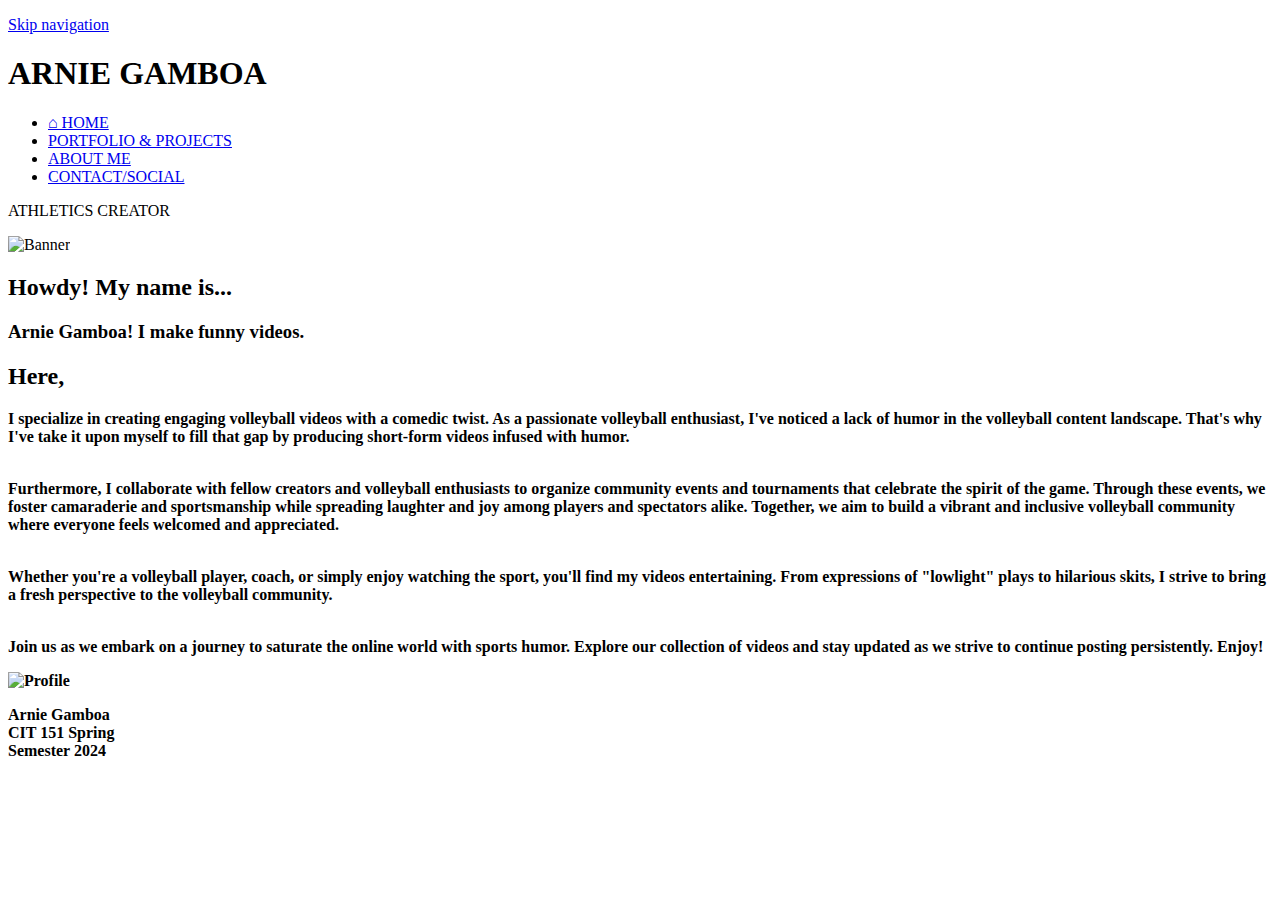
==== index.html @ c62783e7 "Add files via upload" ====
<!DOCTYPE html>
<html lang="en">
<head>
	<title>Arnie Gamboa</title>
	<!--
		Arnie's Personal Portfolio home web page. Home page picture inclluding tagline and small introuction.
		
		Author: Arnie Gamboa
		Date: 5/11/24
		
	--->
    <meta charset="utf-8">
    <meta name="viewport" content="width=device-width">
	<script src="modernizr.custom.40753.js"></script>
	<link rel="stylesheet" href="styles.css">
	<link rel="preconnect" href="https://fonts.googleapis.com">
	<link rel="preconnect" href="https://fonts.gstatic.com" crossorigin>
	<link href="https://fonts.googleapis.com/css2?family=Josefin+Sans:ital,wght@0,100..700;1,100..700&amp;family=Montserrat:ital,wght@0,100..900;1,100..900&amp;family=Poetsen+One&display=swap" rel="stylesheet">
</head>
<body>
	<div class="container">
		<p class="skipnavigation"><a href="#contentstart">Skip navigation</a></p>
		<header>
			<h1>ARNIE GAMBOA</h1>
		</header>
		<nav class="sitenavigation">
			<ul>
				<li>
					<a href="index.html">&#8962; HOME</a>
				</li>
				<li>
					<a href="portfolio.html">PORTFOLIO &amp; PROJECTS</a>
				</li>
				<li>
					<a href="aboutme.html">ABOUT ME</a>
				</li>
				<li>
					<a href="contact.html">CONTACT/SOCIAL</a>
				</li>
			</ul>
		</nav>
		<div class="heading">
			<p>ATHLETICS CREATOR</p>
			<img src="images/heading1.jpg" alt="Banner">
			<h2>Howdy! My name is...</h2>
			<h3><span class="red">Arnie Gamboa</span>!
			I make <span class="red">funny</span> videos.</h3>
		</div>
		<article id="contentstart">
				<div class="homeintro">
					<h2>Here,</h2>
					<p><b>I specialize in creating engaging volleyball videos with a comedic twist.
					As a passionate volleyball enthusiast, I've noticed a lack of humor in the volleyball content
					landscape. That's why I've take it upon myself to fill that gap by producing short-form videos
					infused with humor.<br></br></p>
					<p><b>Furthermore, I collaborate with fellow creators and volleyball enthusiasts to organize community events and tournaments that celebrate the spirit of the game.
					Through these events, we foster camaraderie and sportsmanship while spreading laughter and joy among players and spectators alike.
					Together, we aim to build a vibrant and inclusive volleyball community where everyone feels welcomed and appreciated.<br></br></p>
					<p><b>Whether you're a volleyball player, coach, or simply enjoy watching the sport, you'll find
					my videos entertaining. From expressions of &quot;lowlight&quot; plays to hilarious skits, I strive to bring a fresh
					perspective to the volleyball community.<br></br></p>
					<p><b>Join us as we embark on a journey to saturate the online world with sports humor. Explore our collection
					of videos and stay updated as we strive to continue posting persistently. Enjoy!</b></p>
				</div>
			<aside>
				<img src="images/profile.jpg" alt="Profile">
			</aside>
		</article>
	</div>
	<footer>
			<p>Arnie Gamboa <br> CIT 151 Spring <br> Semester 2024</p>
	</footer>
</body>
</html>
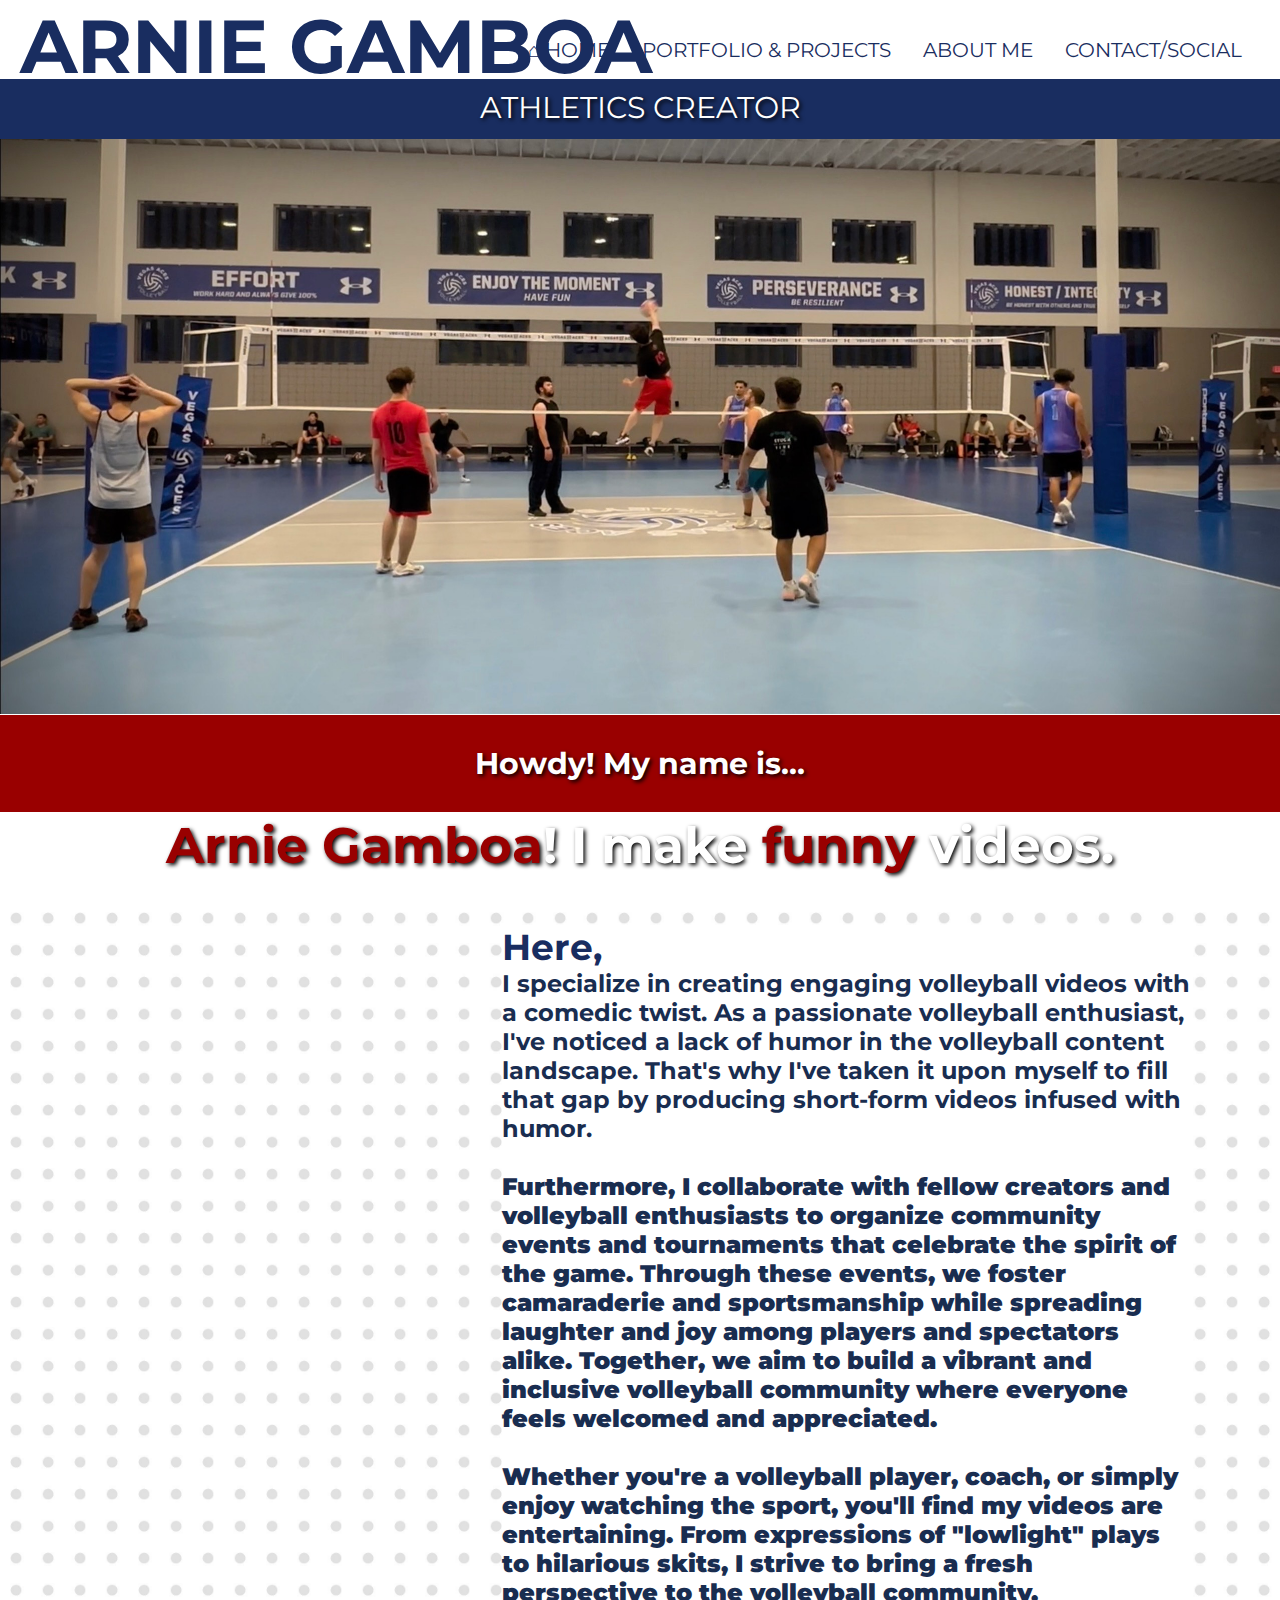
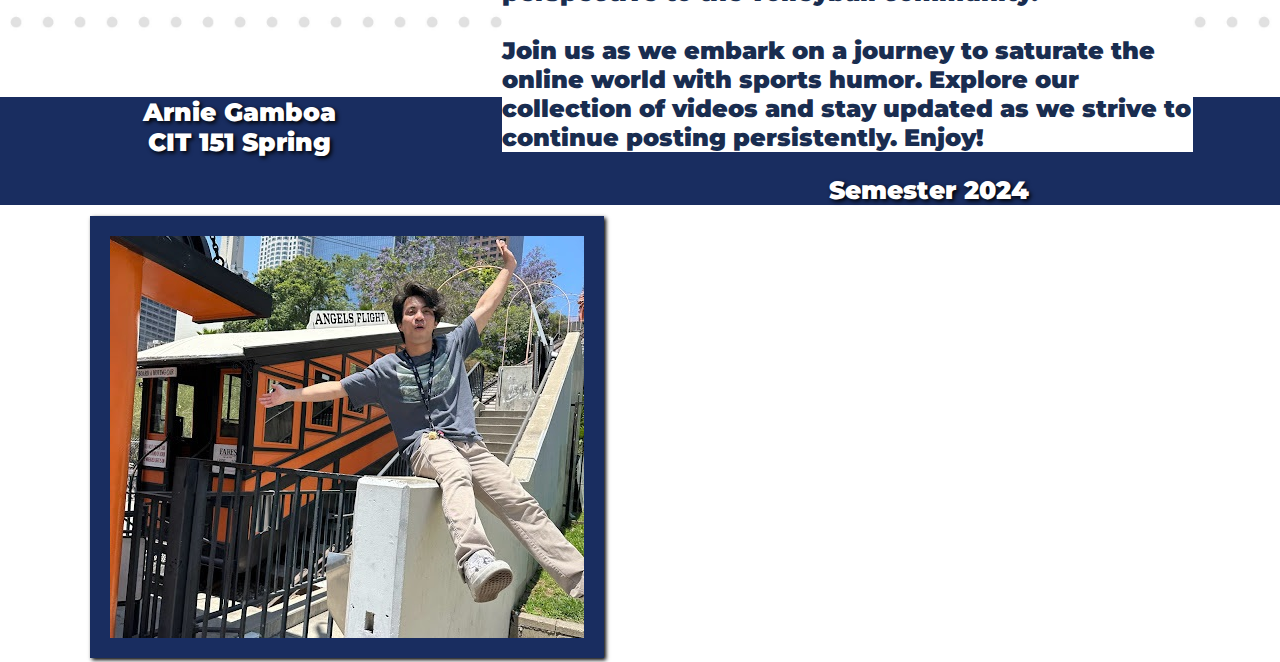
==== commit 0ecffc65: "index.html" ====
--- a/index.html
+++ b/index.html
@@ -3,7 +3,7 @@
 <head>
 	<title>Arnie Gamboa</title>
 	<!--
-		Arnie's Personal Portfolio home web page. Home page picture inclluding tagline and small introuction.
+		Arnie's Personal Portfolio home web page. Home page picture including tagline and small introduction.
 		
 		Author: Arnie Gamboa
 		Date: 5/11/24
@@ -51,13 +51,13 @@
 					<h2>Here,</h2>
 					<p><b>I specialize in creating engaging volleyball videos with a comedic twist.
 					As a passionate volleyball enthusiast, I've noticed a lack of humor in the volleyball content
-					landscape. That's why I've take it upon myself to fill that gap by producing short-form videos
+					landscape. That's why I've taken it upon myself to fill that gap by producing short-form videos
 					infused with humor.<br></br></p>
 					<p><b>Furthermore, I collaborate with fellow creators and volleyball enthusiasts to organize community events and tournaments that celebrate the spirit of the game.
 					Through these events, we foster camaraderie and sportsmanship while spreading laughter and joy among players and spectators alike.
 					Together, we aim to build a vibrant and inclusive volleyball community where everyone feels welcomed and appreciated.<br></br></p>
 					<p><b>Whether you're a volleyball player, coach, or simply enjoy watching the sport, you'll find
-					my videos entertaining. From expressions of &quot;lowlight&quot; plays to hilarious skits, I strive to bring a fresh
+					my videos are entertaining. From expressions of &quot;lowlight&quot; plays to hilarious skits, I strive to bring a fresh
 					perspective to the volleyball community.<br></br></p>
 					<p><b>Join us as we embark on a journey to saturate the online world with sports humor. Explore our collection
 					of videos and stay updated as we strive to continue posting persistently. Enjoy!</b></p>
--- a/styles.css
+++ b/styles.css
@@ -0,0 +1,336 @@
+/*
+	Arnie Gamboa's Personal Portfolio
+	
+	Author: Arnie Gamboa
+	Date: 5/11/24
+
+*/
+
+/*reset styles*/
+article, body, div, footer, header, h1, h3, nav, p, ul, ol, li, img, figure, figcaption, table, th, tbody, td, tfoot {
+   border: 0;
+   padding: 0;
+   margin: 0;
+   font-family: "Montserrat", sans-serif;
+}
+
+}
+
+/* header */
+header {
+	float: left;
+}
+header h1 {
+	padding-left: 20px;
+	font-size: 75px;
+	color: #192d60;
+	position: absolute;
+}
+
+/* heading*/
+.heading img {
+	width: 100%;
+	position: relative;
+}
+
+.heading p {
+	font-size: 30px;
+	text-shadow: 2px 2px 4px black;
+	height: 50px;
+	padding-top: 10px;
+	position: relative;
+	top: 15px;	
+	color: #ffffff;
+	z-index: 2;	
+	text-align: center;
+	background-color: #192d60;
+}
+
+.heading h2 {
+	width: 100%;
+	font-size: 30px;
+	position: relative;
+	padding: 1em 0 1em 0;
+	bottom: 3px;
+	z-index: 2;
+	text-shadow: 2px 2px 4px black;
+	text-align: center;
+	background-color: #990000;
+	color: #ffffff;
+}
+
+.heading h3 {
+	color: #ffffff;
+	font-size: 50px;
+	padding-bottom: 2%;
+	text-shadow: 2px 2px 4px black;
+	text-align: center;
+	background-color: #ffffff;
+}
+
+.red {
+	color: #990000;
+}
+/* skip navigation link */
+p.skipnavigation a {
+   position: absolute;
+   left: -10000px;
+}
+
+/* site navigation */
+nav.sitenavigation {
+   overflow: auto;
+   position: relative;
+   top: 28px;
+}
+nav.sitenavigation ul {
+   width: 100%;
+   float: right;
+   text-align: right;
+}
+nav.sitenavigation li {
+   font-size: 20px;	
+   margin: 0.2em 0.6em;
+   display: inline-block;
+}
+nav.sitenavigation a:link {
+   text-decoration: none;
+   color: #192d60;
+}
+nav.sitenavigation a:visited {
+   color: #104b81;
+}
+nav.sitenavigation a:hover, nav.sitenavigation a:focus {
+   color: black;
+   background-color: #D2E3EC;
+}
+nav.sitenavigation a:active {
+   position: relative;
+   top: 1px;
+   left: 1px;
+}
+
+/* main article */
+article {
+	background-image: url("images/background.jpg");
+	background-size: 10%;
+}
+
+#contentstart {
+	height: 80vh;
+	padding: 0 5% 2% 5%;
+}
+
+.homeintro {
+	position: relative;
+	float: right;
+	margin: 2%;
+	color: #192d50;
+	width: 60%;
+	text-align: left;
+	background-color: #ffffff;
+}
+
+h2{
+	font-size: 36px;
+	color: #192d60;
+	display: inline-block;
+	margin: 0;
+}
+
+article p {
+	font-size: 24px;
+	color: #192d50;
+}
+
+/* lists */
+.lists {
+	display: flex;
+}
+
+.lists h2 {
+	line-height: 1;
+	margin: 3%;
+}
+
+.lists ol, ul {
+	flex: 1;
+	padding: 2%;
+	padding-top: 0%;
+	font-size: 30px;
+}
+
+ol {
+	line-height: 2.5; 
+}
+
+.skills {
+	list-style: none;
+	padding: 0;
+}
+
+ul.skills li {
+	list-style: none;
+}
+
+.skills li {
+	padding-left: 35px;
+	background-image: url('images/volleyball.jpg');
+	background-repeat: no-repeat;
+	background-size: 30px;
+}
+
+/* aside */
+aside {
+	float: left;
+}
+
+aside img {
+	padding: 20px;
+	position: relative;
+	margin: 8% 5% 0 5%;
+	box-shadow: 2px 2px 4px black;
+	background-color: #192d60; 
+}
+
+/* footer style */
+footer {
+	margin-top: 50px;
+	text-align: center;
+	text-shadow: 2px 2px 4px black;
+	font-size: 25px;
+	background-color: #192d60;
+	color: #ffffff;
+}
+.footerp {
+	margin-top: 1000px;
+}
+
+/* portfolio images */
+
+.portfolio {
+	background-color: #192d60;
+	font-size: 0;
+	text-align: center;
+}
+
+.portfolio figure {
+	display: inline-block;
+	padding: 20px;
+	width: 20%;
+	margin-top: 20px;
+}
+
+.portfolio img {
+	width: 100%;
+	box-shadow: 2px 2px 4px black;
+	height: auto;
+}
+
+figcaption {
+	color: #ffffff;
+	font-size: 27px;
+	padding: 5px;
+	background-color: #192d60;
+	text-shadow: 2px 2px 4px black;
+}
+
+/* projects */
+.description p {
+	text-align: center;
+	font-size: 30px;
+	padding: 2%;
+	width: 70%;
+	margin: 0 auto;
+}
+
+.projects p {
+	width: 20%;
+	margin-left: 170px;
+	display: inline-block;
+	font-size: 30px;
+}
+
+.projects img {
+	padding: 20px;
+	width: 20%;
+	margin-left: 150px;
+	display:inline-block;
+	box-shadow: 2px 2px 4px black;
+	background-color: #192d60; 
+}
+
+/*about me*/
+.night {
+	width: 30%;
+	margin: 40px;
+	padding: 10px;
+	background-color: #990000;
+	box-shadow: 2px 2px 4px black;
+	float: left;
+}
+
+.aboutme {
+	padding: 2%;
+}
+
+/* table */
+.table h2 {
+	margin: 1% 5%;
+}
+table {
+	margin: 0 auto;
+    width: 90%;
+	font-size: 27px;
+    border-collapse: collapse;
+	border: 10px solid #192d60;
+}
+
+th, td {
+    padding: 10px;
+    text-align: center;
+    border: 2px solid black;
+}
+
+th {
+    background-color: #f2f2f2;
+}
+
+tfoot td {
+    background-color: #f2f2f2;
+}
+
+/* cnntact page */
+.top {
+	padding: 2%;	
+}
+
+.top img {
+	width: 10%;
+	display: block;
+}
+.top p {
+	font-size: 27px;
+}
+.bottom {
+	padding: 2%;
+}	
+.shapes {
+	margin: 0 2%;
+	float: right;
+}
+
+.contactform {
+	width: 50%;
+	float: left;
+	font-size: 27px;
+}
+
+fieldset {
+	margin: 0 1%;
+	border: 3px solid #192d60;
+}
+
+input {
+	font-size: 27px;
+}
